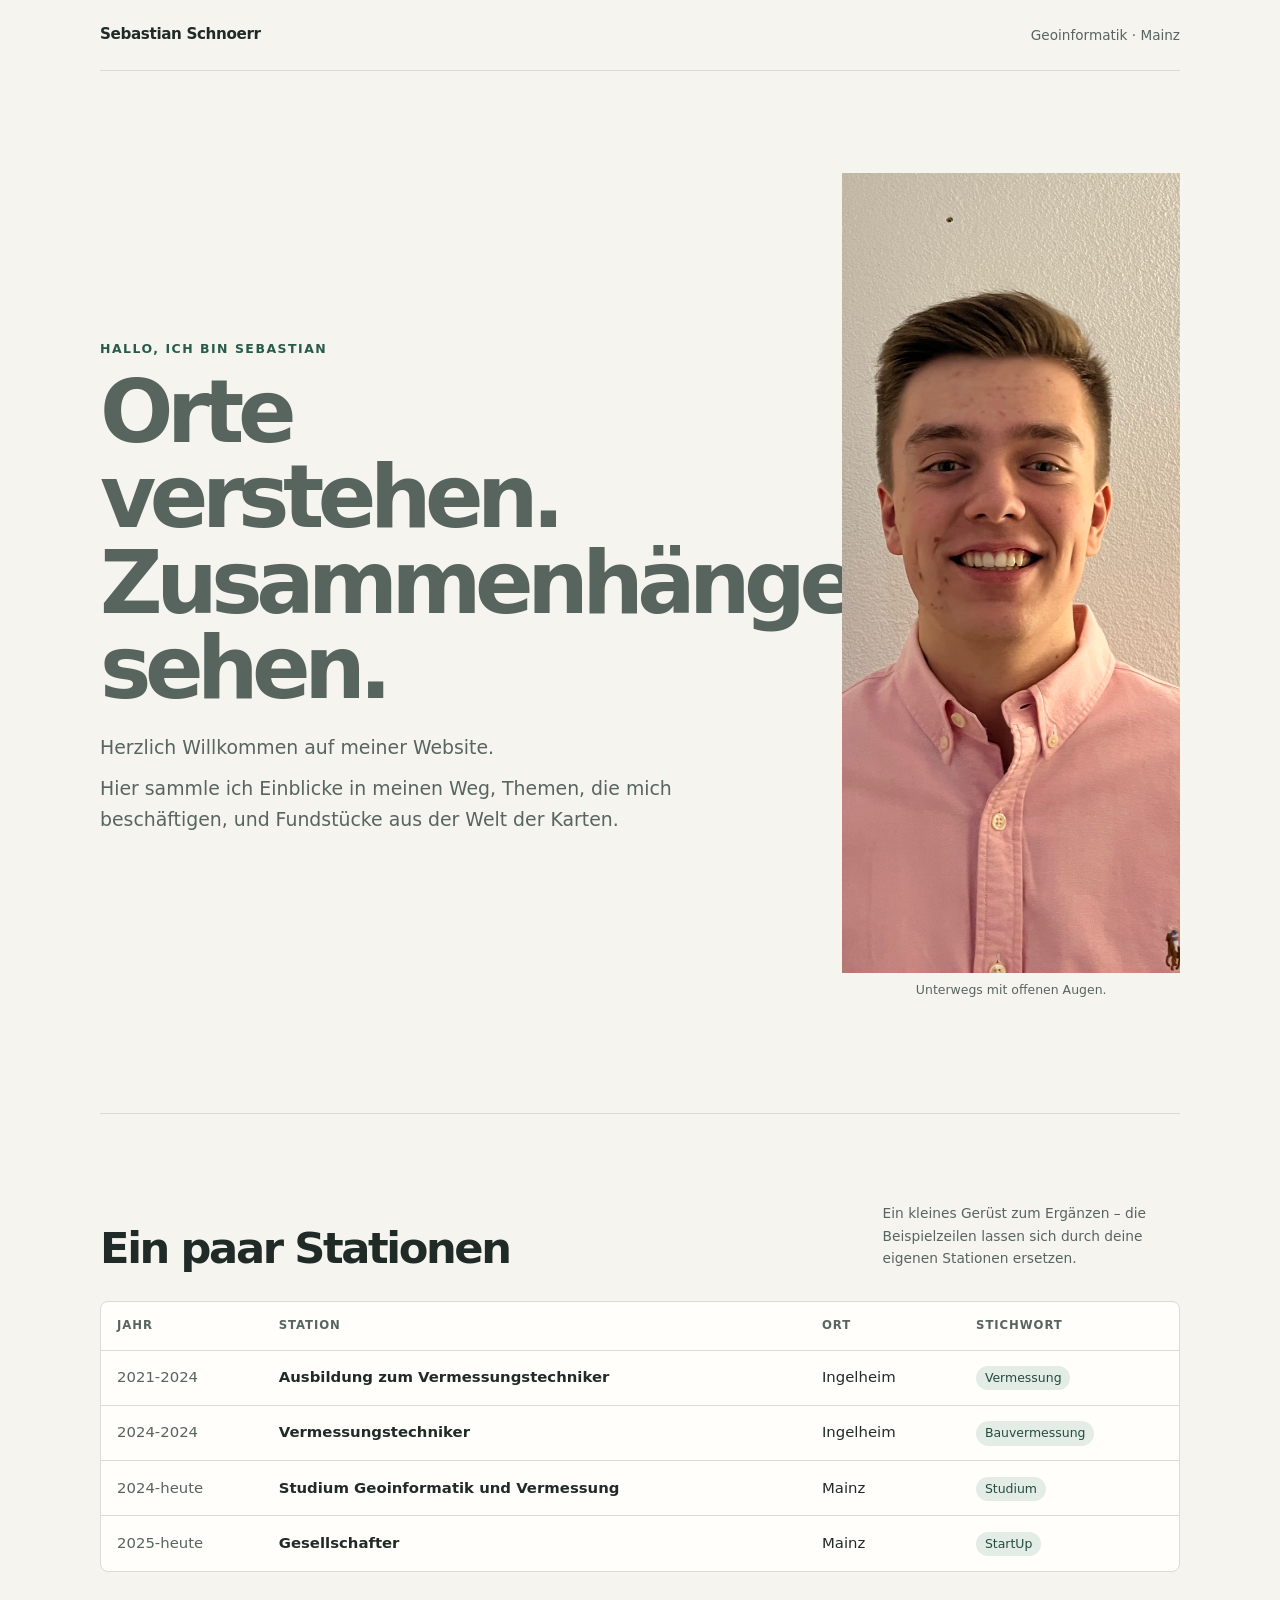
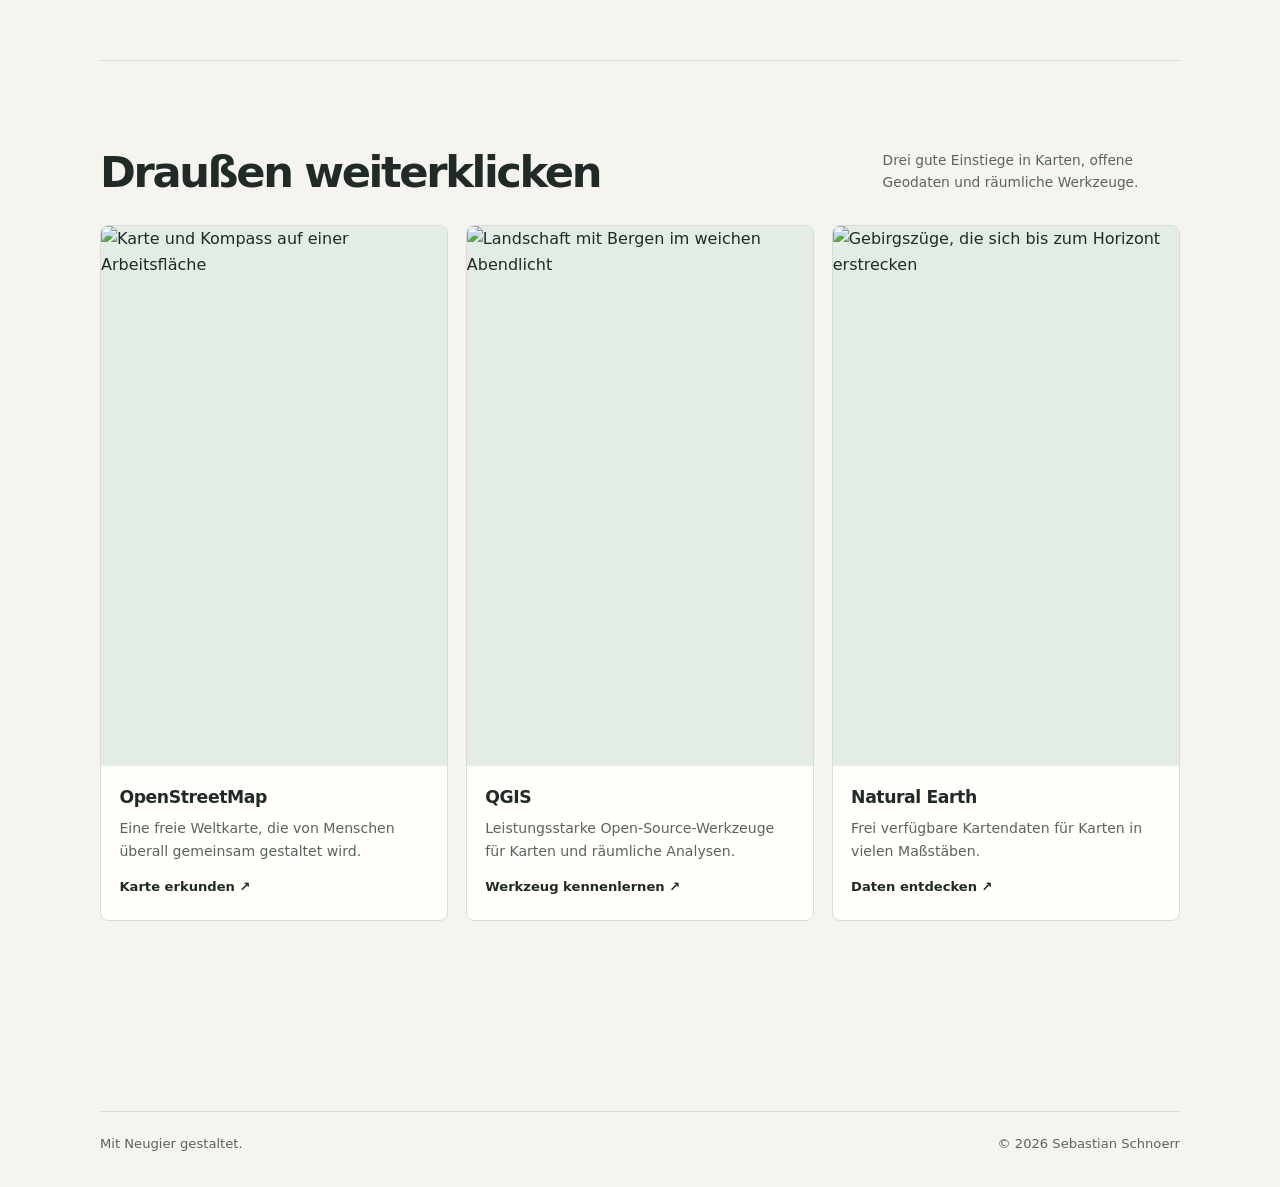
==== index.html @ b4b436f1 "first commit" ====
<!doctype html>
<html lang="de">
<head>
  <meta charset="utf-8">
  <meta name="viewport" content="width=device-width, initial-scale=1">
  <meta name="theme-color" content="#f5f4ef">
  <meta name="description" content="Die persönliche Startseite von Sebastian Schnoerr – Geoinformatik, Karten und Entdeckungen.">
  <title>Sebastian Schnoerr — Geoinformatik &amp; Karten</title>
  <style>
    :root {
      color-scheme: light;
      --paper: #f5f4ef;
      --surface: #fffefa;
      --ink: #202b27;
      --muted: #58645e;
      --line: #d9ddd5;
      --accent: #285c49;
      --accent-soft: #e3ece5;
      --max-width: 1080px;
    }

    *,
    *::before,
    *::after {
      box-sizing: border-box;
    }

    html {
      scroll-behavior: smooth;
    }

    body {
      margin: 0;
      background: var(--paper);
      color: var(--ink);
      font-family: Inter, ui-sans-serif, system-ui, -apple-system, BlinkMacSystemFont, "Segoe UI", sans-serif;
      font-size: 1rem;
      line-height: 1.65;
    }

    a {
      color: var(--accent);
      text-underline-offset: 0.2em;
    }

    a:focus-visible {
      outline: 3px solid #bd6c2e;
      outline-offset: 4px;
      border-radius: 2px;
    }

    .page {
      width: min(calc(100% - 3rem), var(--max-width));
      margin-inline: auto;
    }

    .site-header {
      display: flex;
      align-items: center;
      justify-content: space-between;
      gap: 1.5rem;
      padding-block: 1.4rem;
      border-bottom: 1px solid var(--line);
    }

    .wordmark {
      color: var(--ink);
      font-size: 0.95rem;
      font-weight: 750;
      letter-spacing: -0.025em;
      text-decoration: none;
    }

    .header-note {
      margin: 0;
      color: var(--muted);
      font-size: 0.85rem;
    }

    main {
      padding-block: clamp(3rem, 8vw, 6.5rem);
    }

    .intro {
      display: grid;
      grid-template-columns: minmax(0, 1.45fr) minmax(220px, 0.75fr);
      align-items: center;
      gap: clamp(2.5rem, 7vw, 6rem);
      padding-bottom: clamp(4rem, 9vw, 7rem);
    }

    .eyebrow {
      margin: 0 0 1rem;
      color: var(--accent);
      font-size: 0.78rem;
      font-weight: 750;
      letter-spacing: 0.12em;
      text-transform: uppercase;
    }

    h1,
    h2,
    h3,
    p {
      margin-top: 0;
    }

    h1 {
      max-width: 12ch;
      margin-bottom: 1.25rem;
      font-size: clamp(2.8rem, 7vw, 5.4rem);
      font-weight: 720;
      letter-spacing: -0.075em;
      line-height: 0.99;
    }

    .intro-copy {
      max-width: 59ch;
      color: var(--muted);
      font-size: clamp(1.05rem, 1.5vw, 1.18rem);
    }

    .intro-copy p {
      margin-bottom: 0.65rem;
    }

    .intro-copy p:last-child {
      margin-bottom: 0;
    }

    .portrait {
      margin: 0;
    }

    .portrait img {
      display: block;
      width: 100%;
      aspect-ratio: 4 / 5;
      object-fit: cover;
    }

    .portrait figcaption {
      padding-top: 0.45rem;
      color: var(--muted);
      font-size: 0.78rem;
      text-align: center;
    }

    .content-section {
      padding-block: clamp(3.5rem, 7vw, 5.5rem);
      border-top: 1px solid var(--line);
    }

    .section-heading {
      display: flex;
      align-items: end;
      justify-content: space-between;
      gap: 2rem;
      margin-bottom: 1.75rem;
    }

    h2 {
      margin-bottom: 0;
      font-size: clamp(1.8rem, 4vw, 2.7rem);
      letter-spacing: -0.055em;
      line-height: 1.1;
    }

    .section-aside {
      max-width: 34ch;
      margin-bottom: 0.15rem;
      color: var(--muted);
      font-size: 0.86rem;
    }

    .table-wrap {
      overflow-x: auto;
      border: 1px solid var(--line);
      border-radius: 8px;
      background: var(--surface);
    }

    table {
      width: 100%;
      border-collapse: collapse;
      text-align: left;
    }

    th,
    td {
      padding: 0.9rem 1rem;
      border-bottom: 1px solid var(--line);
      vertical-align: top;
    }

    th {
      color: var(--muted);
      font-size: 0.73rem;
      font-weight: 750;
      letter-spacing: 0.08em;
      text-transform: uppercase;
    }

    td {
      font-size: 0.93rem;
    }

    tbody tr:last-child td {
      border-bottom: 0;
    }

    td:first-child {
      width: 15%;
      color: var(--muted);
      font-variant-numeric: tabular-nums;
      white-space: nowrap;
    }

    td:nth-child(2) {
      font-weight: 650;
    }

    .tag {
      display: inline-block;
      padding: 0.12rem 0.55rem;
      border-radius: 999px;
      background: var(--accent-soft);
      color: #234c3d;
      font-size: 0.78rem;
      white-space: nowrap;
    }

    .gallery {
      display: grid;
      grid-template-columns: repeat(3, minmax(0, 1fr));
      gap: 1.1rem;
    }

    .card {
      display: flex;
      min-width: 0;
      flex-direction: column;
      overflow: hidden;
      border: 1px solid var(--line);
      border-radius: 8px;
      background: var(--surface);
      color: inherit;
      text-decoration: none;
      transition: transform 180ms ease, box-shadow 180ms ease;
    }

    .card:hover {
      transform: translateY(-4px);
      box-shadow: 0 14px 32px rgb(32 43 39 / 10%);
    }

    .card img {
      display: block;
      width: 100%;
      aspect-ratio: 5 / 3;
      background: var(--accent-soft);
      object-fit: cover;
    }

    .card-copy {
      padding: 1.1rem 1.15rem 1.25rem;
    }

    .card h3 {
      margin-bottom: 0.35rem;
      font-size: 1.08rem;
      letter-spacing: -0.025em;
    }

    .card p {
      margin-bottom: 0;
      color: var(--muted);
      font-size: 0.88rem;
    }

    .card-link {
      display: inline-block;
      margin-top: 0.8rem;
      font-size: 0.82rem;
      font-weight: 700;
    }

    .site-footer {
      display: flex;
      justify-content: space-between;
      gap: 1rem;
      padding-block: 1.3rem 2rem;
      border-top: 1px solid var(--line);
      color: var(--muted);
      font-size: 0.82rem;
    }

    .site-footer p {
      margin: 0;
    }

    @media (max-width: 720px) {
      .page {
        width: min(calc(100% - 2rem), var(--max-width));
      }

      .intro {
        grid-template-columns: minmax(0, 1fr) minmax(130px, 0.55fr);
        gap: 1.5rem;
      }

      .gallery {
        grid-template-columns: 1fr;
      }

      .card {
        display: grid;
        grid-template-columns: minmax(110px, 0.8fr) minmax(0, 1.2fr);
      }

      .card img {
        height: 100%;
        aspect-ratio: auto;
      }
    }

    @media (max-width: 480px) {
      .header-note {
        max-width: 13ch;
        text-align: right;
      }

      .intro {
        grid-template-columns: 1fr;
      }

      .portrait {
        width: min(68%, 250px);
        margin-inline: auto;
      }

      .section-heading {
        align-items: start;
        flex-direction: column;
        gap: 0.7rem;
      }

      th,
      td {
        padding: 0.75rem 0.65rem;
      }

      th {
        font-size: 0.65rem;
      }

      td {
        font-size: 0.83rem;
      }

      .tag {
        white-space: normal;
      }

      .site-footer {
        flex-direction: column;
        gap: 0.25rem;
      }
    }

    @media (prefers-reduced-motion: reduce) {
      *,
      *::before,
      *::after {
        scroll-behavior: auto !important;
        transition-duration: 0.01ms !important;
      }
    }
  </style>
</head>
<body>
  <div class="page">
    <header class="site-header">
      <a class="wordmark" href="#start">Sebastian Schnoerr</a>
      <p class="header-note">Geoinformatik · Mainz</p>
    </header>

    <main id="start">
      <section class="intro" aria-labelledby="intro-title">
        <div class="intro-copy">
          <p class="eyebrow">Hallo, ich bin Sebastian</p>
          <h1 id="intro-title">Orte verstehen. Zusammenhänge sehen.</h1>
          <p>Herzlich Willkommen auf meiner Website.</p>
          <p>Hier sammle ich Einblicke in meinen Weg, Themen, die mich beschäftigen, und Fundstücke aus der Welt der Karten.</p>
        </div>
        <figure class="portrait">
          <img src="assetsme.jpg" alt="Porträt von Sebastian Schnoerr" width="640" height="800">
          <figcaption>Unterwegs mit offenen Augen.</figcaption>
        </figure>
      </section>

      <section class="content-section" aria-labelledby="stations-title">
        <div class="section-heading">
          <h2 id="stations-title">Ein paar Stationen</h2>
          <p class="section-aside">Ein kleines Gerüst zum Ergänzen – die Beispielzeilen lassen sich durch deine eigenen Stationen ersetzen.</p>
        </div>
        <div class="table-wrap">
          <table>
            <thead>
              <tr>
                <th scope="col">Jahr</th>
                <th scope="col">Station</th>
                <th scope="col">Ort</th>
                <th scope="col">Stichwort</th>
              </tr>
            </thead>
            <tbody>
              <tr><td>2021-2024</td><td>Ausbildung zum Vermessungstechniker</td><td>Ingelheim</td><td><span class="tag">Vermessung</span></td></tr>
              <tr><td>2024-2024</td><td>Vermessungstechniker</td><td>Ingelheim</td><td><span class="tag">Bauvermessung</span></td></tr>
              <tr><td>2024-heute</td><td>Studium Geoinformatik und Vermessung</td><td>Mainz</td><td><span class="tag">Studium</span></td></tr>
              <tr><td>2025-heute</td><td>Gesellschafter</td><td>Mainz</td><td><span class="tag">StartUp</span></td></tr>              
            </tbody>
          </table>
        </div>
      </section>

      <section class="content-section" aria-labelledby="gallery-title">
        <div class="section-heading">
          <h2 id="gallery-title">Draußen weiterklicken</h2>
          <p class="section-aside">Drei gute Einstiege in Karten, offene Geodaten und räumliche Werkzeuge.</p>
        </div>
        <div class="gallery">
          <a class="card" href="https://www.openstreetmap.org/" target="_blank" rel="noopener noreferrer">
            <img src="https://images.unsplash.com/photo-1524666041070-9f8765e1137b?auto=format&amp;fit=crop&amp;w=900&amp;q=80" alt="Karte und Kompass auf einer Arbeitsfläche" width="900" height="540" loading="lazy">
            <div class="card-copy">
              <h3>OpenStreetMap</h3>
              <p>Eine freie Weltkarte, die von Menschen überall gemeinsam gestaltet wird.</p>
              <span class="card-link">Karte erkunden ↗</span>
            </div>
          </a>
          <a class="card" href="https://qgis.org/" target="_blank" rel="noopener noreferrer">
            <img src="https://images.unsplash.com/photo-1500530855697-b586d89ba3ee?auto=format&amp;fit=crop&amp;w=900&amp;q=80" alt="Landschaft mit Bergen im weichen Abendlicht" width="900" height="540" loading="lazy">
            <div class="card-copy">
              <h3>QGIS</h3>
              <p>Leistungsstarke Open-Source-Werkzeuge für Karten und räumliche Analysen.</p>
              <span class="card-link">Werkzeug kennenlernen ↗</span>
            </div>
          </a>
          <a class="card" href="https://www.naturalearthdata.com/" target="_blank" rel="noopener noreferrer">
            <img src="https://images.unsplash.com/photo-1464822759023-fed622ff2c3b?auto=format&amp;fit=crop&amp;w=900&amp;q=80" alt="Gebirgszüge, die sich bis zum Horizont erstrecken" width="900" height="540" loading="lazy">
            <div class="card-copy">
              <h3>Natural Earth</h3>
              <p>Frei verfügbare Kartendaten für Karten in vielen Maßstäben.</p>
              <span class="card-link">Daten entdecken ↗</span>
            </div>
          </a>
        </div>
      </section>
    </main>

    <footer class="site-footer">
      <p>Mit Neugier gestaltet.</p>
      <p>© <span>2026</span> Sebastian Schnoerr</p>
    </footer>
  </div>
</body>
</html>
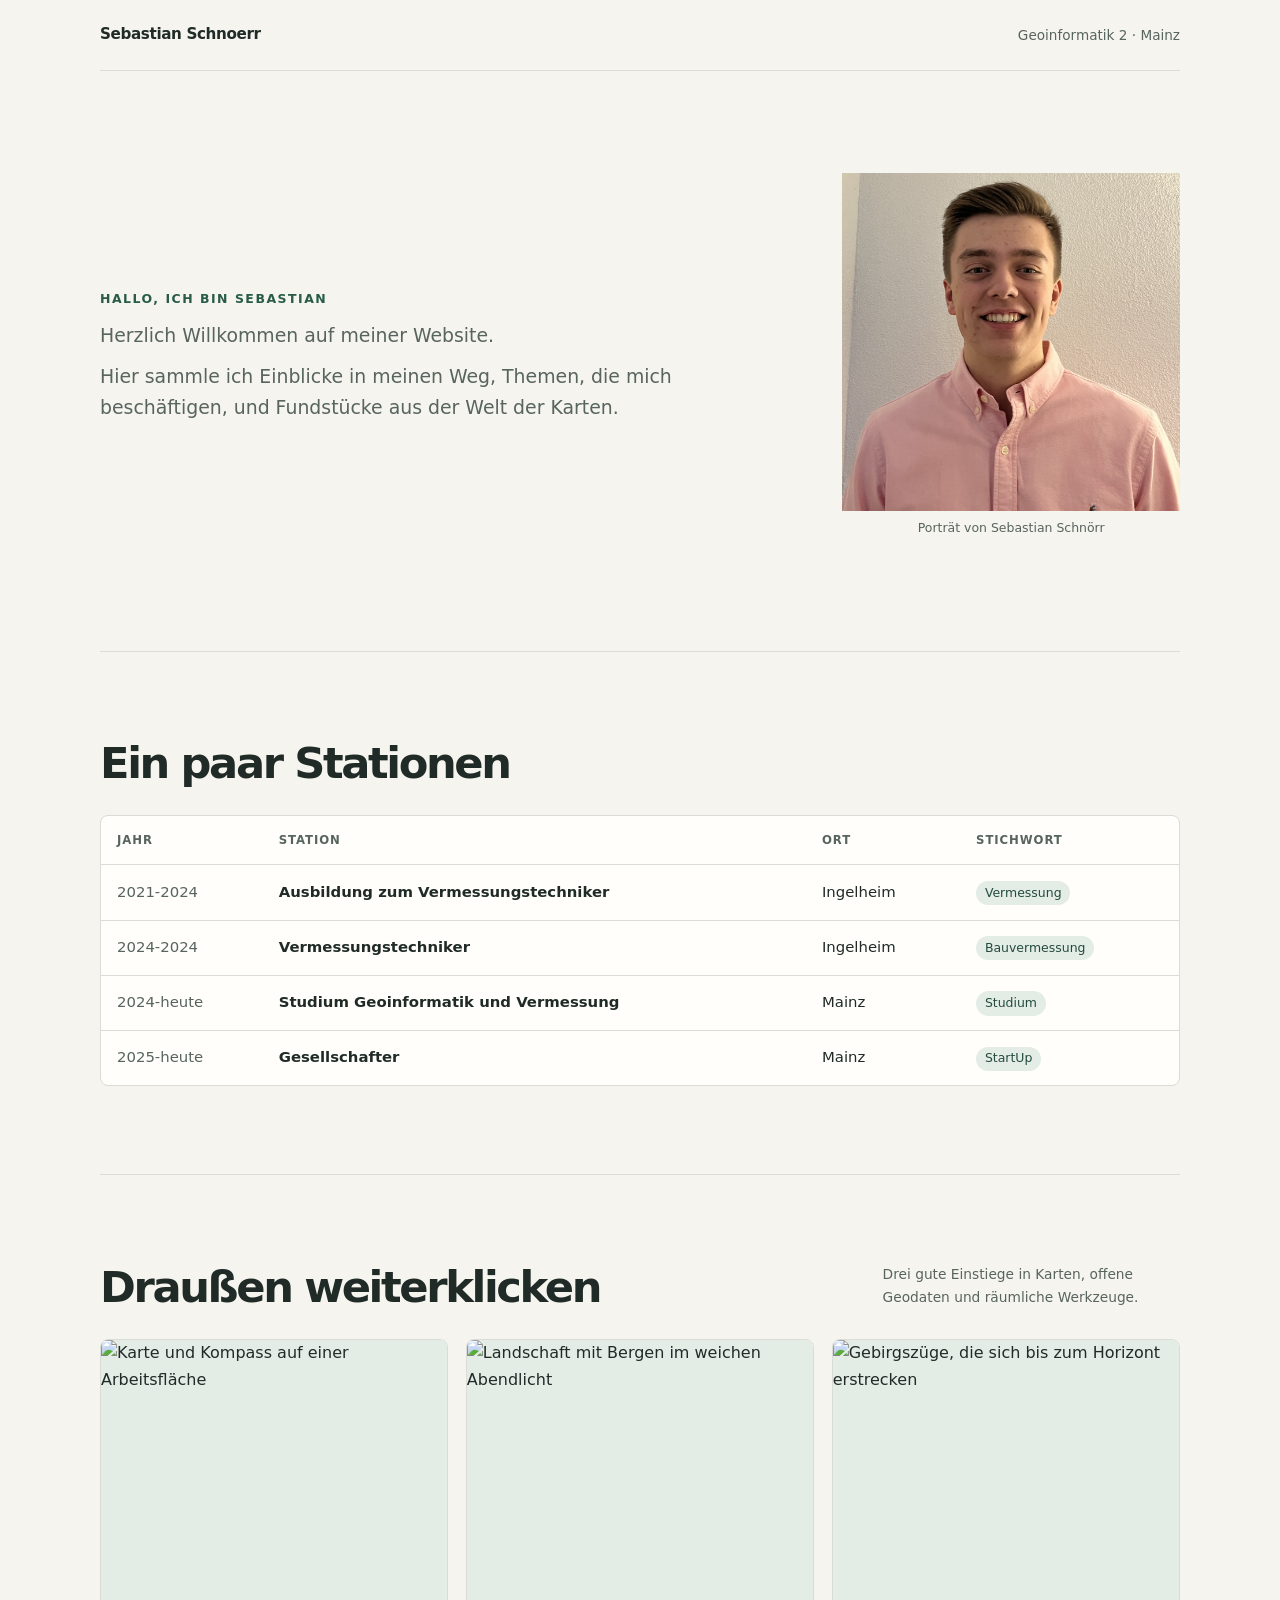
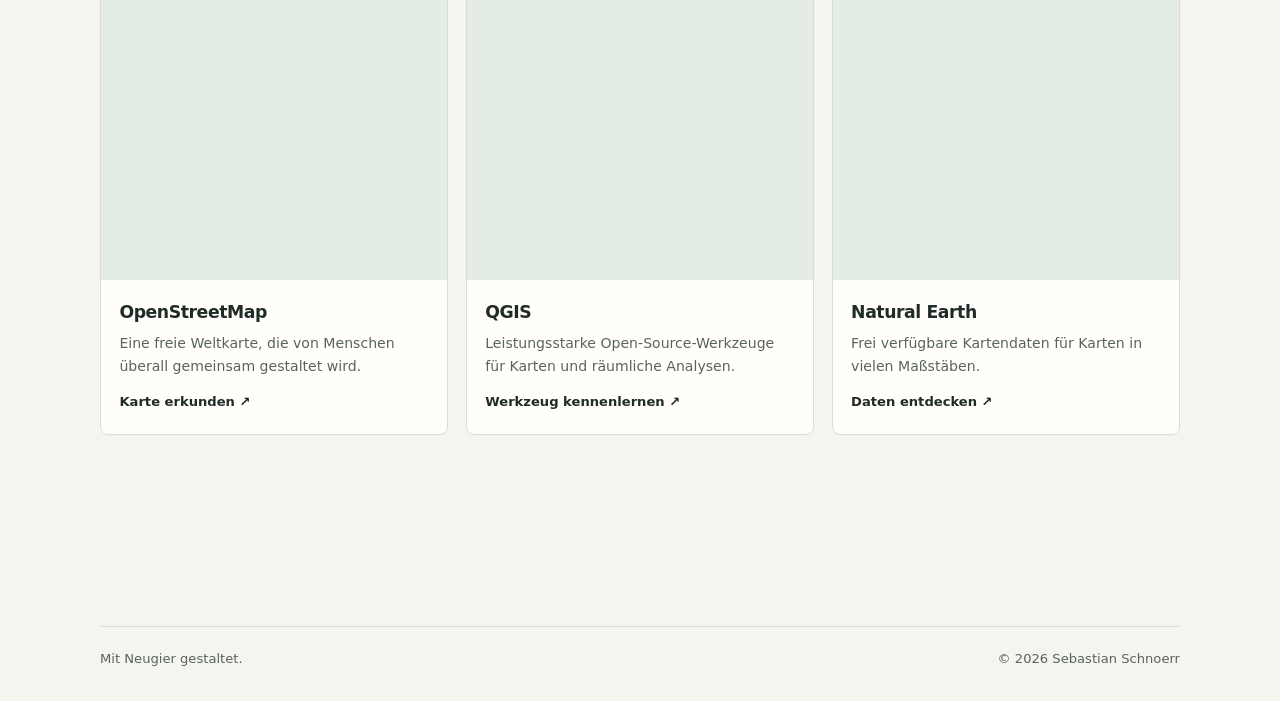
==== commit d246ea08: "second commit" ====
--- a/index.html
+++ b/index.html
@@ -6,403 +6,31 @@
   <meta name="theme-color" content="#f5f4ef">
   <meta name="description" content="Die persönliche Startseite von Sebastian Schnoerr – Geoinformatik, Karten und Entdeckungen.">
   <title>Sebastian Schnoerr — Geoinformatik &amp; Karten</title>
-  <style>
-    :root {
-      color-scheme: light;
-      --paper: #f5f4ef;
-      --surface: #fffefa;
-      --ink: #202b27;
-      --muted: #58645e;
-      --line: #d9ddd5;
-      --accent: #285c49;
-      --accent-soft: #e3ece5;
-      --max-width: 1080px;
-    }
-
-    *,
-    *::before,
-    *::after {
-      box-sizing: border-box;
-    }
-
-    html {
-      scroll-behavior: smooth;
-    }
-
-    body {
-      margin: 0;
-      background: var(--paper);
-      color: var(--ink);
-      font-family: Inter, ui-sans-serif, system-ui, -apple-system, BlinkMacSystemFont, "Segoe UI", sans-serif;
-      font-size: 1rem;
-      line-height: 1.65;
-    }
-
-    a {
-      color: var(--accent);
-      text-underline-offset: 0.2em;
-    }
-
-    a:focus-visible {
-      outline: 3px solid #bd6c2e;
-      outline-offset: 4px;
-      border-radius: 2px;
-    }
-
-    .page {
-      width: min(calc(100% - 3rem), var(--max-width));
-      margin-inline: auto;
-    }
-
-    .site-header {
-      display: flex;
-      align-items: center;
-      justify-content: space-between;
-      gap: 1.5rem;
-      padding-block: 1.4rem;
-      border-bottom: 1px solid var(--line);
-    }
-
-    .wordmark {
-      color: var(--ink);
-      font-size: 0.95rem;
-      font-weight: 750;
-      letter-spacing: -0.025em;
-      text-decoration: none;
-    }
-
-    .header-note {
-      margin: 0;
-      color: var(--muted);
-      font-size: 0.85rem;
-    }
-
-    main {
-      padding-block: clamp(3rem, 8vw, 6.5rem);
-    }
-
-    .intro {
-      display: grid;
-      grid-template-columns: minmax(0, 1.45fr) minmax(220px, 0.75fr);
-      align-items: center;
-      gap: clamp(2.5rem, 7vw, 6rem);
-      padding-bottom: clamp(4rem, 9vw, 7rem);
-    }
-
-    .eyebrow {
-      margin: 0 0 1rem;
-      color: var(--accent);
-      font-size: 0.78rem;
-      font-weight: 750;
-      letter-spacing: 0.12em;
-      text-transform: uppercase;
-    }
-
-    h1,
-    h2,
-    h3,
-    p {
-      margin-top: 0;
-    }
-
-    h1 {
-      max-width: 12ch;
-      margin-bottom: 1.25rem;
-      font-size: clamp(2.8rem, 7vw, 5.4rem);
-      font-weight: 720;
-      letter-spacing: -0.075em;
-      line-height: 0.99;
-    }
-
-    .intro-copy {
-      max-width: 59ch;
-      color: var(--muted);
-      font-size: clamp(1.05rem, 1.5vw, 1.18rem);
-    }
-
-    .intro-copy p {
-      margin-bottom: 0.65rem;
-    }
-
-    .intro-copy p:last-child {
-      margin-bottom: 0;
-    }
-
-    .portrait {
-      margin: 0;
-    }
-
-    .portrait img {
-      display: block;
-      width: 100%;
-      aspect-ratio: 4 / 5;
-      object-fit: cover;
-    }
-
-    .portrait figcaption {
-      padding-top: 0.45rem;
-      color: var(--muted);
-      font-size: 0.78rem;
-      text-align: center;
-    }
-
-    .content-section {
-      padding-block: clamp(3.5rem, 7vw, 5.5rem);
-      border-top: 1px solid var(--line);
-    }
-
-    .section-heading {
-      display: flex;
-      align-items: end;
-      justify-content: space-between;
-      gap: 2rem;
-      margin-bottom: 1.75rem;
-    }
-
-    h2 {
-      margin-bottom: 0;
-      font-size: clamp(1.8rem, 4vw, 2.7rem);
-      letter-spacing: -0.055em;
-      line-height: 1.1;
-    }
-
-    .section-aside {
-      max-width: 34ch;
-      margin-bottom: 0.15rem;
-      color: var(--muted);
-      font-size: 0.86rem;
-    }
-
-    .table-wrap {
-      overflow-x: auto;
-      border: 1px solid var(--line);
-      border-radius: 8px;
-      background: var(--surface);
-    }
-
-    table {
-      width: 100%;
-      border-collapse: collapse;
-      text-align: left;
-    }
-
-    th,
-    td {
-      padding: 0.9rem 1rem;
-      border-bottom: 1px solid var(--line);
-      vertical-align: top;
-    }
-
-    th {
-      color: var(--muted);
-      font-size: 0.73rem;
-      font-weight: 750;
-      letter-spacing: 0.08em;
-      text-transform: uppercase;
-    }
-
-    td {
-      font-size: 0.93rem;
-    }
-
-    tbody tr:last-child td {
-      border-bottom: 0;
-    }
-
-    td:first-child {
-      width: 15%;
-      color: var(--muted);
-      font-variant-numeric: tabular-nums;
-      white-space: nowrap;
-    }
-
-    td:nth-child(2) {
-      font-weight: 650;
-    }
-
-    .tag {
-      display: inline-block;
-      padding: 0.12rem 0.55rem;
-      border-radius: 999px;
-      background: var(--accent-soft);
-      color: #234c3d;
-      font-size: 0.78rem;
-      white-space: nowrap;
-    }
-
-    .gallery {
-      display: grid;
-      grid-template-columns: repeat(3, minmax(0, 1fr));
-      gap: 1.1rem;
-    }
-
-    .card {
-      display: flex;
-      min-width: 0;
-      flex-direction: column;
-      overflow: hidden;
-      border: 1px solid var(--line);
-      border-radius: 8px;
-      background: var(--surface);
-      color: inherit;
-      text-decoration: none;
-      transition: transform 180ms ease, box-shadow 180ms ease;
-    }
-
-    .card:hover {
-      transform: translateY(-4px);
-      box-shadow: 0 14px 32px rgb(32 43 39 / 10%);
-    }
-
-    .card img {
-      display: block;
-      width: 100%;
-      aspect-ratio: 5 / 3;
-      background: var(--accent-soft);
-      object-fit: cover;
-    }
-
-    .card-copy {
-      padding: 1.1rem 1.15rem 1.25rem;
-    }
-
-    .card h3 {
-      margin-bottom: 0.35rem;
-      font-size: 1.08rem;
-      letter-spacing: -0.025em;
-    }
-
-    .card p {
-      margin-bottom: 0;
-      color: var(--muted);
-      font-size: 0.88rem;
-    }
-
-    .card-link {
-      display: inline-block;
-      margin-top: 0.8rem;
-      font-size: 0.82rem;
-      font-weight: 700;
-    }
-
-    .site-footer {
-      display: flex;
-      justify-content: space-between;
-      gap: 1rem;
-      padding-block: 1.3rem 2rem;
-      border-top: 1px solid var(--line);
-      color: var(--muted);
-      font-size: 0.82rem;
-    }
-
-    .site-footer p {
-      margin: 0;
-    }
-
-    @media (max-width: 720px) {
-      .page {
-        width: min(calc(100% - 2rem), var(--max-width));
-      }
-
-      .intro {
-        grid-template-columns: minmax(0, 1fr) minmax(130px, 0.55fr);
-        gap: 1.5rem;
-      }
-
-      .gallery {
-        grid-template-columns: 1fr;
-      }
-
-      .card {
-        display: grid;
-        grid-template-columns: minmax(110px, 0.8fr) minmax(0, 1.2fr);
-      }
-
-      .card img {
-        height: 100%;
-        aspect-ratio: auto;
-      }
-    }
-
-    @media (max-width: 480px) {
-      .header-note {
-        max-width: 13ch;
-        text-align: right;
-      }
-
-      .intro {
-        grid-template-columns: 1fr;
-      }
-
-      .portrait {
-        width: min(68%, 250px);
-        margin-inline: auto;
-      }
-
-      .section-heading {
-        align-items: start;
-        flex-direction: column;
-        gap: 0.7rem;
-      }
-
-      th,
-      td {
-        padding: 0.75rem 0.65rem;
-      }
-
-      th {
-        font-size: 0.65rem;
-      }
-
-      td {
-        font-size: 0.83rem;
-      }
-
-      .tag {
-        white-space: normal;
-      }
-
-      .site-footer {
-        flex-direction: column;
-        gap: 0.25rem;
-      }
-    }
-
-    @media (prefers-reduced-motion: reduce) {
-      *,
-      *::before,
-      *::after {
-        scroll-behavior: auto !important;
-        transition-duration: 0.01ms !important;
-      }
-    }
-  </style>
+  <link rel="stylesheet" href="style.css">
 </head>
 <body>
   <div class="page">
     <header class="site-header">
       <a class="wordmark" href="#start">Sebastian Schnoerr</a>
-      <p class="header-note">Geoinformatik · Mainz</p>
+      <p class="header-note">Geoinformatik 2 · Mainz</p>
     </header>
 
     <main id="start">
       <section class="intro" aria-labelledby="intro-title">
         <div class="intro-copy">
           <p class="eyebrow">Hallo, ich bin Sebastian</p>
-          <h1 id="intro-title">Orte verstehen. Zusammenhänge sehen.</h1>
           <p>Herzlich Willkommen auf meiner Website.</p>
           <p>Hier sammle ich Einblicke in meinen Weg, Themen, die mich beschäftigen, und Fundstücke aus der Welt der Karten.</p>
         </div>
         <figure class="portrait">
-          <img src="assetsme.jpg" alt="Porträt von Sebastian Schnoerr" width="640" height="800">
-          <figcaption>Unterwegs mit offenen Augen.</figcaption>
+          <img src="assetsme.jpg" alt="Porträt von Sebastian Schnörr" width="640" height="480">
+          <figcaption>Porträt von Sebastian Schnörr</figcaption>
         </figure>
       </section>
 
       <section class="content-section" aria-labelledby="stations-title">
         <div class="section-heading">
           <h2 id="stations-title">Ein paar Stationen</h2>
-          <p class="section-aside">Ein kleines Gerüst zum Ergänzen – die Beispielzeilen lassen sich durch deine eigenen Stationen ersetzen.</p>
         </div>
         <div class="table-wrap">
           <table>
--- a/style.css
+++ b/style.css
@@ -0,0 +1,370 @@
+:root {
+  color-scheme: light;
+  --paper: #f5f4ef;
+  --surface: #fffefa;
+  --ink: #202b27;
+  --muted: #58645e;
+  --line: #d9ddd5;
+  --accent: #285c49;
+  --accent-soft: #e3ece5;
+  --max-width: 1080px;
+}
+
+*,
+*::before,
+*::after {
+  box-sizing: border-box;
+}
+
+html {
+  scroll-behavior: smooth;
+}
+
+body {
+  margin: 0;
+  background: var(--paper);
+  color: var(--ink);
+  font-family: Inter, ui-sans-serif, system-ui, -apple-system, BlinkMacSystemFont, "Segoe UI", sans-serif;
+  font-size: 1rem;
+  line-height: 1.65;
+}
+
+a {
+  color: var(--accent);
+  text-underline-offset: 0.2em;
+}
+
+a:focus-visible {
+  outline: 3px solid #bd6c2e;
+  outline-offset: 4px;
+  border-radius: 2px;
+}
+
+.page {
+  width: min(calc(100% - 3rem), var(--max-width));
+  margin-inline: auto;
+}
+
+.site-header {
+  display: flex;
+  align-items: center;
+  justify-content: space-between;
+  gap: 1.5rem;
+  padding-block: 1.4rem;
+  border-bottom: 1px solid var(--line);
+}
+
+.wordmark {
+  color: var(--ink);
+  font-size: 0.95rem;
+  font-weight: 750;
+  letter-spacing: -0.025em;
+  text-decoration: none;
+}
+
+.header-note {
+  margin: 0;
+  color: var(--muted);
+  font-size: 0.85rem;
+}
+
+main {
+  padding-block: clamp(3rem, 8vw, 6.5rem);
+}
+
+.intro {
+  display: grid;
+  grid-template-columns: minmax(0, 1.45fr) minmax(220px, 0.75fr);
+  align-items: center;
+  gap: clamp(2.5rem, 7vw, 6rem);
+  padding-bottom: clamp(4rem, 9vw, 7rem);
+}
+
+.eyebrow {
+  margin: 0 0 1rem;
+  color: var(--accent);
+  font-size: 0.78rem;
+  font-weight: 750;
+  letter-spacing: 0.12em;
+  text-transform: uppercase;
+}
+
+h1,
+h2,
+h3,
+p {
+  margin-top: 0;
+}
+
+h1 {
+  max-width: 12ch;
+  margin-bottom: 1.25rem;
+  font-size: clamp(2.8rem, 7vw, 5.4rem);
+  font-weight: 720;
+  letter-spacing: -0.075em;
+  line-height: 0.99;
+}
+
+.intro-copy {
+  max-width: 59ch;
+  color: var(--muted);
+  font-size: clamp(1.05rem, 1.5vw, 1.18rem);
+}
+
+.intro-copy p {
+  margin-bottom: 0.65rem;
+}
+
+.intro-copy p:last-child {
+  margin-bottom: 0;
+}
+
+.portrait {
+  margin: 0;
+}
+
+.portrait img {
+  display: block;
+  width: 100%;
+  height: auto;
+  aspect-ratio: 1 / 1;
+  object-fit: cover;
+}
+
+.portrait figcaption {
+  padding-top: 0.45rem;
+  color: var(--muted);
+  font-size: 0.78rem;
+  text-align: center;
+}
+
+.content-section {
+  padding-block: clamp(3.5rem, 7vw, 5.5rem);
+  border-top: 1px solid var(--line);
+}
+
+.section-heading {
+  display: flex;
+  align-items: end;
+  justify-content: space-between;
+  gap: 2rem;
+  margin-bottom: 1.75rem;
+}
+
+h2 {
+  margin-bottom: 0;
+  font-size: clamp(1.8rem, 4vw, 2.7rem);
+  letter-spacing: -0.055em;
+  line-height: 1.1;
+}
+
+.section-aside {
+  max-width: 34ch;
+  margin-bottom: 0.15rem;
+  color: var(--muted);
+  font-size: 0.86rem;
+}
+
+.table-wrap {
+  overflow-x: auto;
+  border: 1px solid var(--line);
+  border-radius: 8px;
+  background: var(--surface);
+}
+
+table {
+  width: 100%;
+  border-collapse: collapse;
+  text-align: left;
+}
+
+th,
+td {
+  padding: 0.9rem 1rem;
+  border-bottom: 1px solid var(--line);
+  vertical-align: top;
+}
+
+th {
+  color: var(--muted);
+  font-size: 0.73rem;
+  font-weight: 750;
+  letter-spacing: 0.08em;
+  text-transform: uppercase;
+}
+
+td {
+  font-size: 0.93rem;
+}
+
+tbody tr:last-child td {
+  border-bottom: 0;
+}
+
+td:first-child {
+  width: 15%;
+  color: var(--muted);
+  font-variant-numeric: tabular-nums;
+  white-space: nowrap;
+}
+
+td:nth-child(2) {
+  font-weight: 650;
+}
+
+.tag {
+  display: inline-block;
+  padding: 0.12rem 0.55rem;
+  border-radius: 999px;
+  background: var(--accent-soft);
+  color: #234c3d;
+  font-size: 0.78rem;
+  white-space: nowrap;
+}
+
+.gallery {
+  display: grid;
+  grid-template-columns: repeat(3, minmax(0, 1fr));
+  gap: 1.1rem;
+}
+
+.card {
+  display: flex;
+  min-width: 0;
+  flex-direction: column;
+  overflow: hidden;
+  border: 1px solid var(--line);
+  border-radius: 8px;
+  background: var(--surface);
+  color: inherit;
+  text-decoration: none;
+  transition: transform 180ms ease, box-shadow 180ms ease;
+}
+
+.card:hover {
+  transform: translateY(-4px);
+  box-shadow: 0 14px 32px rgb(32 43 39 / 10%);
+}
+
+.card img {
+  display: block;
+  width: 100%;
+  aspect-ratio: 5 / 3;
+  background: var(--accent-soft);
+  object-fit: cover;
+}
+
+.card-copy {
+  padding: 1.1rem 1.15rem 1.25rem;
+}
+
+.card h3 {
+  margin-bottom: 0.35rem;
+  font-size: 1.08rem;
+  letter-spacing: -0.025em;
+}
+
+.card p {
+  margin-bottom: 0;
+  color: var(--muted);
+  font-size: 0.88rem;
+}
+
+.card-link {
+  display: inline-block;
+  margin-top: 0.8rem;
+  font-size: 0.82rem;
+  font-weight: 700;
+}
+
+.site-footer {
+  display: flex;
+  justify-content: space-between;
+  gap: 1rem;
+  padding-block: 1.3rem 2rem;
+  border-top: 1px solid var(--line);
+  color: var(--muted);
+  font-size: 0.82rem;
+}
+
+.site-footer p {
+  margin: 0;
+}
+
+@media (max-width: 720px) {
+  .page {
+    width: min(calc(100% - 2rem), var(--max-width));
+  }
+
+  .intro {
+    grid-template-columns: minmax(0, 1fr) minmax(130px, 0.55fr);
+    gap: 1.5rem;
+  }
+
+  .gallery {
+    grid-template-columns: 1fr;
+  }
+
+  .card {
+    display: grid;
+    grid-template-columns: minmax(110px, 0.8fr) minmax(0, 1.2fr);
+  }
+
+  .card img {
+    height: 100%;
+    aspect-ratio: auto;
+  }
+}
+
+@media (max-width: 480px) {
+  .header-note {
+    max-width: 13ch;
+    text-align: right;
+  }
+
+  .intro {
+    grid-template-columns: 1fr;
+  }
+
+  .portrait {
+    width: min(68%, 250px);
+    margin-inline: auto;
+  }
+
+  .section-heading {
+    align-items: start;
+    flex-direction: column;
+    gap: 0.7rem;
+  }
+
+  th,
+  td {
+    padding: 0.75rem 0.65rem;
+  }
+
+  th {
+    font-size: 0.65rem;
+  }
+
+  td {
+    font-size: 0.83rem;
+  }
+
+  .tag {
+    white-space: normal;
+  }
+
+  .site-footer {
+    flex-direction: column;
+    gap: 0.25rem;
+  }
+}
+
+@media (prefers-reduced-motion: reduce) {
+  *,
+  *::before,
+  *::after {
+    scroll-behavior: auto !important;
+    transition-duration: 0.01ms !important;
+  }
+}
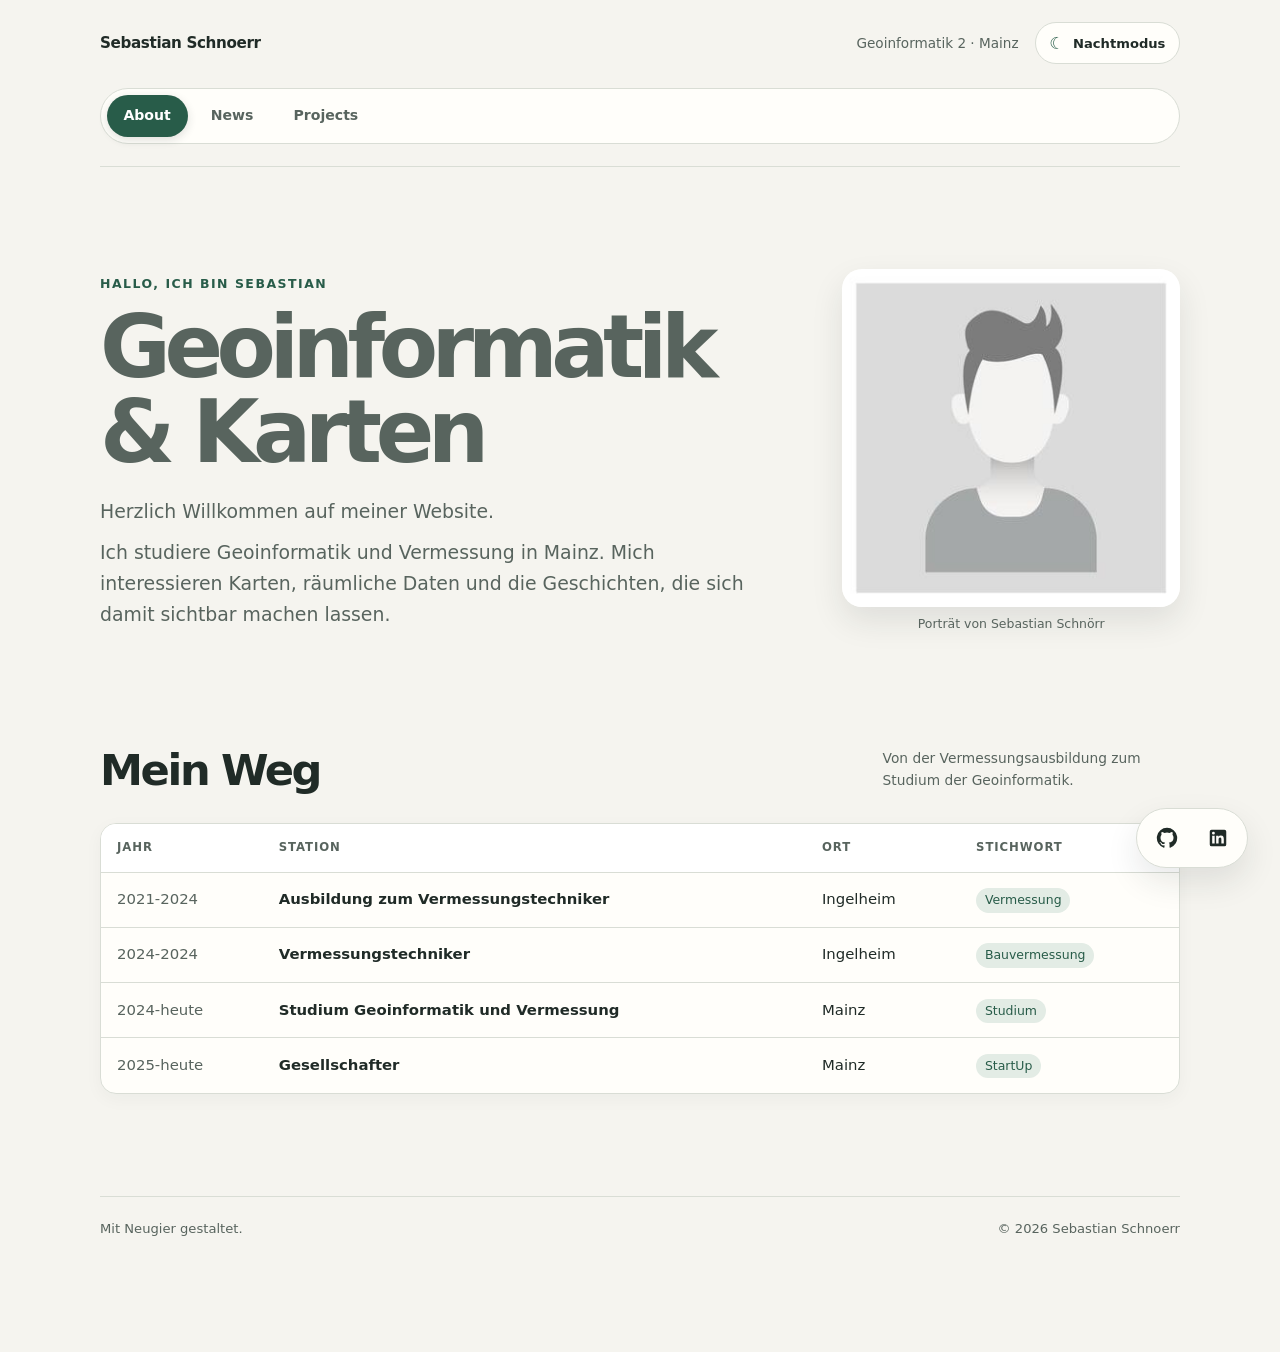
==== commit d8f32279: "Uebung02" ====
--- a/index.html
+++ b/index.html
@@ -7,83 +7,112 @@
   <meta name="description" content="Die persönliche Startseite von Sebastian Schnoerr – Geoinformatik, Karten und Entdeckungen.">
   <title>Sebastian Schnoerr — Geoinformatik &amp; Karten</title>
   <link rel="stylesheet" href="style.css">
+  <script src="script.js" defer></script>
 </head>
 <body>
   <div class="page">
     <header class="site-header">
       <a class="wordmark" href="#start">Sebastian Schnoerr</a>
-      <p class="header-note">Geoinformatik 2 · Mainz</p>
+      <div class="header-actions">
+        <p class="header-note">Geoinformatik 2 · Mainz</p>
+        <button class="theme-toggle" id="theme-toggle" type="button" aria-label="Zum Nachtmodus wechseln" aria-pressed="false">
+          <span class="theme-toggle-icon" aria-hidden="true">☾</span>
+          <span class="theme-toggle-label">Nachtmodus</span>
+        </button>
+      </div>
+      <nav class="tabs" role="tablist" aria-label="Hauptnavigation">
+        <button class="tab is-active" id="tab-about" type="button" role="tab" aria-selected="true" aria-controls="panel-about" tabindex="0">About</button>
+        <button class="tab" id="tab-news" type="button" role="tab" aria-selected="false" aria-controls="panel-news" tabindex="-1">News</button>
+        <button class="tab" id="tab-projects" type="button" role="tab" aria-selected="false" aria-controls="panel-projects" tabindex="-1">Projects</button>
+      </nav>
     </header>
 
     <main id="start">
-      <section class="intro" aria-labelledby="intro-title">
-        <div class="intro-copy">
-          <p class="eyebrow">Hallo, ich bin Sebastian</p>
-          <p>Herzlich Willkommen auf meiner Website.</p>
-          <p>Hier sammle ich Einblicke in meinen Weg, Themen, die mich beschäftigen, und Fundstücke aus der Welt der Karten.</p>
-        </div>
-        <figure class="portrait">
-          <img src="assetsme.jpg" alt="Porträt von Sebastian Schnörr" width="640" height="480">
-          <figcaption>Porträt von Sebastian Schnörr</figcaption>
-        </figure>
-      </section>
+        <section class="tab-panel is-active" id="panel-about" role="tabpanel" aria-labelledby="tab-about" tabindex="0">
+          <section class="intro" aria-labelledby="intro-title">
+            <div class="intro-copy">
+              <p class="eyebrow">Hallo, ich bin Sebastian</p>
+              <h1 id="intro-title">Geoinformatik &amp; Karten</h1>
+              <p>Herzlich Willkommen auf meiner Website.</p>
+              <p>Ich studiere Geoinformatik und Vermessung in Mainz. Mich interessieren Karten, räumliche Daten und die Geschichten, die sich damit sichtbar machen lassen.</p>
+            </div>
+            <figure class="portrait">
+              <img src="assetsme.jpg" alt="Porträt von Sebastian Schnörr" width="640" height="480">
+              <figcaption>Porträt von Sebastian Schnörr</figcaption>
+            </figure>
+          </section>
+          <div class="section-heading">
+            <h2 id="stations-title">Mein Weg</h2>
+            <p class="section-aside">Von der Vermessungsausbildung zum Studium der Geoinformatik.</p>
+          </div>
+          <div class="table-wrap">
+            <table>
+              <thead>
+                <tr>
+                  <th scope="col">Jahr</th>
+                  <th scope="col">Station</th>
+                  <th scope="col">Ort</th>
+                  <th scope="col">Stichwort</th>
+                </tr>
+              </thead>
+              <tbody>
+                <tr><td>2021-2024</td><td>Ausbildung zum Vermessungstechniker</td><td>Ingelheim</td><td><span class="tag">Vermessung</span></td></tr>
+                <tr><td>2024-2024</td><td>Vermessungstechniker</td><td>Ingelheim</td><td><span class="tag">Bauvermessung</span></td></tr>
+                <tr><td>2024-heute</td><td>Studium Geoinformatik und Vermessung</td><td>Mainz</td><td><span class="tag">Studium</span></td></tr>
+                <tr><td>2025-heute</td><td>Gesellschafter</td><td>Mainz</td><td><span class="tag">StartUp</span></td></tr>
+              </tbody>
+            </table>
+          </div>
+        </section>
 
-      <section class="content-section" aria-labelledby="stations-title">
-        <div class="section-heading">
-          <h2 id="stations-title">Ein paar Stationen</h2>
-        </div>
-        <div class="table-wrap">
-          <table>
-            <thead>
-              <tr>
-                <th scope="col">Jahr</th>
-                <th scope="col">Station</th>
-                <th scope="col">Ort</th>
-                <th scope="col">Stichwort</th>
-              </tr>
-            </thead>
-            <tbody>
-              <tr><td>2021-2024</td><td>Ausbildung zum Vermessungstechniker</td><td>Ingelheim</td><td><span class="tag">Vermessung</span></td></tr>
-              <tr><td>2024-2024</td><td>Vermessungstechniker</td><td>Ingelheim</td><td><span class="tag">Bauvermessung</span></td></tr>
-              <tr><td>2024-heute</td><td>Studium Geoinformatik und Vermessung</td><td>Mainz</td><td><span class="tag">Studium</span></td></tr>
-              <tr><td>2025-heute</td><td>Gesellschafter</td><td>Mainz</td><td><span class="tag">StartUp</span></td></tr>              
-            </tbody>
-          </table>
-        </div>
-      </section>
+        <section class="tab-panel" id="panel-news" role="tabpanel" aria-labelledby="tab-news" tabindex="0" hidden>
+          <div class="section-heading">
+            <div>
+              <p class="eyebrow">Aktuelles</p>
+              <h2>News</h2>
+            </div>
+            <p class="section-aside">Neuigkeiten aus Ausbildung, Studium und Beruf.</p>
+          </div>
+          <div class="news-list" id="news-list" aria-live="polite" aria-busy="true">
+            <p class="news-status">News werden geladen …</p>
+          </div>
+        </section>
 
-      <section class="content-section" aria-labelledby="gallery-title">
-        <div class="section-heading">
-          <h2 id="gallery-title">Draußen weiterklicken</h2>
-          <p class="section-aside">Drei gute Einstiege in Karten, offene Geodaten und räumliche Werkzeuge.</p>
-        </div>
-        <div class="gallery">
-          <a class="card" href="https://www.openstreetmap.org/" target="_blank" rel="noopener noreferrer">
-            <img src="https://images.unsplash.com/photo-1524666041070-9f8765e1137b?auto=format&amp;fit=crop&amp;w=900&amp;q=80" alt="Karte und Kompass auf einer Arbeitsfläche" width="900" height="540" loading="lazy">
-            <div class="card-copy">
-              <h3>OpenStreetMap</h3>
-              <p>Eine freie Weltkarte, die von Menschen überall gemeinsam gestaltet wird.</p>
-              <span class="card-link">Karte erkunden ↗</span>
+        <section class="tab-panel" id="panel-projects" role="tabpanel" aria-labelledby="tab-projects" tabindex="0" hidden>
+          <div class="section-heading">
+            <div>
+              <p class="eyebrow">Ausprobieren &amp; Gestalten</p>
+              <h2>Projects</h2>
             </div>
-          </a>
-          <a class="card" href="https://qgis.org/" target="_blank" rel="noopener noreferrer">
-            <img src="https://images.unsplash.com/photo-1500530855697-b586d89ba3ee?auto=format&amp;fit=crop&amp;w=900&amp;q=80" alt="Landschaft mit Bergen im weichen Abendlicht" width="900" height="540" loading="lazy">
-            <div class="card-copy">
-              <h3>QGIS</h3>
-              <p>Leistungsstarke Open-Source-Werkzeuge für Karten und räumliche Analysen.</p>
-              <span class="card-link">Werkzeug kennenlernen ↗</span>
-            </div>
-          </a>
-          <a class="card" href="https://www.naturalearthdata.com/" target="_blank" rel="noopener noreferrer">
-            <img src="https://images.unsplash.com/photo-1464822759023-fed622ff2c3b?auto=format&amp;fit=crop&amp;w=900&amp;q=80" alt="Gebirgszüge, die sich bis zum Horizont erstrecken" width="900" height="540" loading="lazy">
-            <div class="card-copy">
-              <h3>Natural Earth</h3>
-              <p>Frei verfügbare Kartendaten für Karten in vielen Maßstäben.</p>
-              <span class="card-link">Daten entdecken ↗</span>
-            </div>
-          </a>
-        </div>
-      </section>
+            <p class="section-aside">Fiktive Projektideen als Ausblick auf eigene Web-Maps und Webseiten.</p>
+          </div>
+          <div class="gallery">
+            <article class="card project-card">
+              <div class="project-visual project-visual-routes" aria-hidden="true"><span>49.99° N</span><span class="map-pin">●</span></div>
+              <div class="card-copy">
+                <p class="project-type">Fiktives Web-Map-Konzept</p>
+                <h3>Mainz Grünwege</h3>
+                <p>Eine interaktive Karte mit schattigen Spazierwegen, Parks und ruhigen Plätzen in Mainz.</p>
+              </div>
+            </article>
+            <article class="card project-card">
+              <div class="project-visual project-visual-elevation" aria-hidden="true"><span>Höhenprofil</span><span class="elevation-line"></span></div>
+              <div class="card-copy">
+                <p class="project-type">Fiktives Web-Map-Konzept</p>
+                <h3>Rheinhessen in Höhenlinien</h3>
+                <p>Eine explorative Webkarte, die Geländehöhen und Landschaftsformen der Region erfahrbar macht.</p>
+              </div>
+            </article>
+            <article class="card project-card">
+              <div class="project-visual project-visual-campus" aria-hidden="true"><span>Campus Mainz</span><span class="campus-blocks">▦ ▦ ▦</span></div>
+              <div class="card-copy">
+                <p class="project-type">Fiktive Webseite</p>
+                <h3>GeoCampus</h3>
+                <p>Ein kompakter Campus-Finder mit barrierearmen Wegen, Gebäuden und wichtigen Anlaufstellen.</p>
+              </div>
+            </article>
+          </div>
+        </section>
     </main>
 
     <footer class="site-footer">
@@ -91,5 +120,17 @@
       <p>© <span>2026</span> Sebastian Schnoerr</p>
     </footer>
   </div>
+  <nav class="contact-links" aria-label="Kontakt und externe Profile">
+    <a href="https://github.com/" target="_blank" rel="noopener noreferrer" aria-label="GitHub öffnen" title="GitHub">
+      <svg viewBox="0 0 24 24" aria-hidden="true" focusable="false">
+        <path d="M12 .9a11.1 11.1 0 0 0-3.51 21.63c.56.1.76-.24.76-.54v-2.08c-3.1.67-3.76-1.32-3.76-1.32-.5-1.29-1.24-1.63-1.24-1.63-1.01-.69.08-.68.08-.68 1.12.08 1.71 1.15 1.71 1.15 1 1.7 2.62 1.21 3.26.92.1-.72.39-1.21.71-1.49-2.47-.28-5.07-1.24-5.07-5.52 0-1.22.44-2.22 1.15-3-.12-.29-.5-1.43.11-2.98 0 0 .94-.3 3.05 1.14a10.6 10.6 0 0 1 5.55 0c2.12-1.44 3.05-1.14 3.05-1.14.61 1.55.23 2.69.11 2.98.72.78 1.15 1.78 1.15 3.01 0 4.29-2.61 5.23-5.1 5.5.4.35.76 1.02.76 2.06v3.08c0 .3.2.65.77.54A11.1 11.1 0 0 0 12 .9Z"/>
+      </svg>
+    </a>
+    <a href="https://www.linkedin.com/" target="_blank" rel="noopener noreferrer" aria-label="LinkedIn öffnen" title="LinkedIn">
+      <svg viewBox="0 0 24 24" aria-hidden="true" focusable="false">
+        <path d="M19 3H5a2 2 0 0 0-2 2v14a2 2 0 0 0 2 2h14a2 2 0 0 0 2-2V5a2 2 0 0 0-2-2ZM8.34 18H5.67V9.42h2.67ZM7 8.25a1.55 1.55 0 1 1 .02-3.1 1.55 1.55 0 0 1-.02 3.1ZM18.33 18h-2.66v-4.18c0-1-.02-2.29-1.4-2.29-1.4 0-1.62 1.1-1.62 2.22V18H9.99V9.42h2.55v1.17h.04a2.8 2.8 0 0 1 2.52-1.39c2.7 0 3.23 1.78 3.23 4.1Z"/>
+      </svg>
+    </a>
+  </nav>
 </body>
 </html>
--- a/style.css
+++ b/style.css
@@ -2,12 +2,51 @@
   color-scheme: light;
   --paper: #f5f4ef;
   --surface: #fffefa;
+  --surface-raised: #ffffff;
   --ink: #202b27;
   --muted: #58645e;
   --line: #d9ddd5;
   --accent: #285c49;
   --accent-soft: #e3ece5;
+  --shadow: 0 14px 32px rgb(32 43 39 / 10%);
   --max-width: 1080px;
+}
+
+@media (prefers-color-scheme: dark) {
+  :root:not([data-theme="light"]) {
+    color-scheme: dark;
+    --paper: #111815;
+    --surface: #19221e;
+    --surface-raised: #202b26;
+    --ink: #edf3ef;
+    --muted: #aab8b0;
+    --line: #34423a;
+    --accent: #91c8a9;
+    --accent-soft: #293d32;
+    --shadow: 0 16px 38px rgb(0 0 0 / 28%);
+  }
+}
+
+:root[data-theme="night"] {
+  color-scheme: dark;
+  --paper: #111815;
+  --surface: #19221e;
+  --surface-raised: #202b26;
+  --ink: #edf3ef;
+  --muted: #aab8b0;
+  --line: #34423a;
+  --accent: #91c8a9;
+  --accent-soft: #293d32;
+  --shadow: 0 16px 38px rgb(0 0 0 / 28%);
+}
+
+:root,
+body,
+.table-wrap,
+.card,
+.tab,
+.theme-toggle {
+  transition: background-color 220ms ease, color 220ms ease, border-color 220ms ease;
 }
 
 *,
@@ -22,6 +61,7 @@
 
 body {
   margin: 0;
+  padding-bottom: 5rem;
   background: var(--paper);
   color: var(--ink);
   font-family: Inter, ui-sans-serif, system-ui, -apple-system, BlinkMacSystemFont, "Segoe UI", sans-serif;
@@ -47,11 +87,19 @@
 
 .site-header {
   display: flex;
+  flex-wrap: wrap;
   align-items: center;
   justify-content: space-between;
   gap: 1.5rem;
   padding-block: 1.4rem;
   border-bottom: 1px solid var(--line);
+}
+
+.header-actions {
+  display: flex;
+  align-items: center;
+  justify-content: flex-end;
+  gap: 1rem;
 }
 
 .wordmark {
@@ -66,6 +114,39 @@
   margin: 0;
   color: var(--muted);
   font-size: 0.85rem;
+}
+
+.theme-toggle {
+  display: inline-flex;
+  align-items: center;
+  gap: 0.55rem;
+  min-height: 42px;
+  padding: 0.55rem 0.85rem;
+  border: 1px solid var(--line);
+  border-radius: 999px;
+  background: var(--surface);
+  color: var(--ink);
+  font: inherit;
+  font-size: 0.82rem;
+  font-weight: 700;
+  cursor: pointer;
+}
+
+.theme-toggle:hover {
+  border-color: var(--accent);
+  background: var(--accent-soft);
+}
+
+.theme-toggle:focus-visible,
+.tab:focus-visible {
+  outline: 3px solid var(--accent);
+  outline-offset: 3px;
+}
+
+.theme-toggle-icon {
+  color: var(--accent);
+  font-size: 1.05rem;
+  line-height: 1;
 }
 
 main {
@@ -129,6 +210,8 @@
   height: auto;
   aspect-ratio: 1 / 1;
   object-fit: cover;
+  border-radius: 1.25rem;
+  box-shadow: var(--shadow);
 }
 
 .portrait figcaption {
@@ -141,6 +224,66 @@
 .content-section {
   padding-block: clamp(3.5rem, 7vw, 5.5rem);
   border-top: 1px solid var(--line);
+}
+
+.tabs {
+  display: flex;
+  gap: 0.4rem;
+  width: fit-content;
+  max-width: 100%;
+  flex: 0 0 100%;
+  margin-bottom: 0;
+  padding: 0.35rem;
+  border: 1px solid var(--line);
+  border-radius: 999px;
+  background: var(--surface);
+}
+
+.tab {
+  min-height: 42px;
+  padding: 0.55rem 1.05rem;
+  border: 0;
+  border-radius: 999px;
+  background: transparent;
+  color: var(--muted);
+  font: inherit;
+  font-size: 0.88rem;
+  font-weight: 700;
+  white-space: nowrap;
+  cursor: pointer;
+}
+
+.tab:hover {
+  color: var(--ink);
+}
+
+.tab.is-active {
+  background: var(--accent);
+  color: #fff;
+  box-shadow: 0 3px 10px rgb(32 43 39 / 14%);
+}
+
+.tab-panel[hidden] {
+  display: none;
+}
+
+.tab-panel.is-active {
+  animation: panel-enter 260ms ease both;
+}
+
+.tab-panel > .section-heading {
+  margin-bottom: 1.75rem;
+}
+
+@keyframes panel-enter {
+  from {
+    opacity: 0;
+    transform: translateY(8px);
+  }
+  to {
+    opacity: 1;
+    transform: translateY(0);
+  }
 }
 
 .section-heading {
@@ -165,11 +308,54 @@
   font-size: 0.86rem;
 }
 
+.news-list {
+  display: grid;
+  gap: 1rem;
+  max-width: 780px;
+}
+
+.news-status {
+  margin: 0;
+  color: var(--muted);
+}
+
+.news-card {
+  padding: clamp(1.2rem, 3vw, 1.8rem);
+  border: 1px solid var(--line);
+  border-left: 4px solid var(--accent);
+  border-radius: 0.9rem;
+  background: var(--surface);
+  box-shadow: 0 4px 16px rgb(32 43 39 / 4%);
+}
+
+.news-card h3 {
+  margin-bottom: 0.45rem;
+  font-size: 1.15rem;
+  letter-spacing: -0.025em;
+}
+
+.news-card > p:last-child {
+  max-width: 65ch;
+  margin-bottom: 0;
+  color: var(--muted);
+}
+
+.news-date,
+.project-type {
+  margin-bottom: 0.55rem;
+  color: var(--accent);
+  font-size: 0.75rem;
+  font-weight: 750;
+  letter-spacing: 0.08em;
+  text-transform: uppercase;
+}
+
 .table-wrap {
   overflow-x: auto;
   border: 1px solid var(--line);
-  border-radius: 8px;
+  border-radius: 1rem;
   background: var(--surface);
+  box-shadow: 0 5px 18px rgb(32 43 39 / 4%);
 }
 
 table {
@@ -191,6 +377,7 @@
   font-weight: 750;
   letter-spacing: 0.08em;
   text-transform: uppercase;
+  background: var(--surface-raised);
 }
 
 td {
@@ -199,6 +386,14 @@
 
 tbody tr:last-child td {
   border-bottom: 0;
+}
+
+tbody tr {
+  transition: background-color 160ms ease;
+}
+
+tbody tr:hover {
+  background: var(--accent-soft);
 }
 
 td:first-child {
@@ -217,14 +412,14 @@
   padding: 0.12rem 0.55rem;
   border-radius: 999px;
   background: var(--accent-soft);
-  color: #234c3d;
+  color: var(--accent);
   font-size: 0.78rem;
   white-space: nowrap;
 }
 
 .gallery {
   display: grid;
-  grid-template-columns: repeat(3, minmax(0, 1fr));
+  grid-template-columns: repeat(auto-fit, minmax(min(100%, 250px), 1fr));
   gap: 1.1rem;
 }
 
@@ -234,16 +429,23 @@
   flex-direction: column;
   overflow: hidden;
   border: 1px solid var(--line);
-  border-radius: 8px;
+  border-radius: 1rem;
   background: var(--surface);
   color: inherit;
   text-decoration: none;
-  transition: transform 180ms ease, box-shadow 180ms ease;
+  box-shadow: 0 4px 16px rgb(32 43 39 / 4%);
+  transition: transform 180ms ease, box-shadow 180ms ease, border-color 180ms ease;
 }
 
 .card:hover {
-  transform: translateY(-4px);
-  box-shadow: 0 14px 32px rgb(32 43 39 / 10%);
+  transform: translateY(-5px);
+  border-color: var(--accent);
+  box-shadow: var(--shadow);
+}
+
+.card:focus-visible {
+  outline: 3px solid var(--accent);
+  outline-offset: 4px;
 }
 
 .card img {
@@ -275,6 +477,71 @@
   margin-top: 0.8rem;
   font-size: 0.82rem;
   font-weight: 700;
+  color: var(--accent);
+}
+
+.project-card {
+  cursor: default;
+}
+
+.project-visual {
+  position: relative;
+  display: flex;
+  min-height: 190px;
+  align-items: flex-start;
+  justify-content: space-between;
+  overflow: hidden;
+  padding: 1rem;
+  color: #f4f7f3;
+  font-size: 0.8rem;
+  font-weight: 750;
+  letter-spacing: 0.04em;
+}
+
+.project-visual-routes {
+  background-color: #3c6854;
+  background-image:
+    radial-gradient(ellipse at 70% 25%, transparent 0 18%, rgb(222 238 215 / 50%) 18.3% 18.8%, transparent 19.1% 34%, rgb(222 238 215 / 36%) 34.3% 34.8%, transparent 35.1%),
+    linear-gradient(135deg, transparent 46%, rgb(247 220 157 / 85%) 46.5% 48%, transparent 48.5%),
+    repeating-linear-gradient(35deg, transparent 0 22px, rgb(237 246 225 / 15%) 23px 25px);
+}
+
+.project-visual-elevation {
+  flex-direction: column;
+  background: linear-gradient(165deg, #597b72, #29483f 68%, #243a33);
+}
+
+.project-visual-campus {
+  flex-direction: column;
+  background-color: #526d80;
+  background-image:
+    linear-gradient(30deg, transparent 46%, rgb(237 228 192 / 45%) 47% 49%, transparent 50%),
+    linear-gradient(145deg, transparent 42%, rgb(226 236 226 / 28%) 43% 45%, transparent 46%),
+    repeating-linear-gradient(0deg, transparent 0 30px, rgb(237 246 248 / 13%) 31px 33px);
+}
+
+.map-pin {
+  position: absolute;
+  top: 44%;
+  left: 60%;
+  color: #f6c76e;
+  font-size: 2rem;
+  text-shadow: 0 2px 8px rgb(0 0 0 / 35%);
+}
+
+.elevation-line {
+  width: 100%;
+  height: 90px;
+  margin-top: 0.5rem;
+  background: linear-gradient(160deg, transparent 0 31%, #c5d49d 31.5% 33%, transparent 33.5% 44%, #d9cd8d 44.5% 46%, transparent 46.5% 58%, #e7c37d 58.5% 60%, transparent 60.5%);
+}
+
+.campus-blocks {
+  align-self: flex-end;
+  margin-top: 1.3rem;
+  color: #e2e9d4;
+  font-size: 2.5rem;
+  letter-spacing: 0.35rem;
 }
 
 .site-footer {
@@ -291,6 +558,48 @@
   margin: 0;
 }
 
+.contact-links {
+  position: fixed;
+  right: clamp(1rem, 3vw, 2rem);
+  bottom: clamp(1rem, 3vw, 2rem);
+  z-index: 10;
+  display: flex;
+  gap: 0.45rem;
+  padding: 0.45rem;
+  border: 1px solid var(--line);
+  border-radius: 999px;
+  background: var(--surface);
+  box-shadow: var(--shadow);
+}
+
+.contact-links a {
+  display: grid;
+  width: 44px;
+  height: 44px;
+  place-items: center;
+  border-radius: 50%;
+  color: var(--ink);
+  transition: background-color 160ms ease, color 160ms ease, transform 160ms ease;
+}
+
+.contact-links a:hover {
+  transform: translateY(-2px);
+  background: var(--accent-soft);
+  color: var(--accent);
+}
+
+.contact-links a:focus-visible {
+  outline: 3px solid var(--accent);
+  outline-offset: 2px;
+}
+
+.contact-links svg {
+  display: block;
+  width: 22px;
+  height: 22px;
+  fill: currentColor;
+}
+
 @media (max-width: 720px) {
   .page {
     width: min(calc(100% - 2rem), var(--max-width));
@@ -301,22 +610,22 @@
     gap: 1.5rem;
   }
 
-  .gallery {
-    grid-template-columns: 1fr;
-  }
-
-  .card {
-    display: grid;
-    grid-template-columns: minmax(110px, 0.8fr) minmax(0, 1.2fr);
-  }
-
-  .card img {
-    height: 100%;
-    aspect-ratio: auto;
+  .header-actions {
+    gap: 0.65rem;
   }
 }
 
 @media (max-width: 480px) {
+  .site-header {
+    align-items: flex-start;
+  }
+
+  .header-actions {
+    flex-direction: column;
+    align-items: flex-end;
+    gap: 0.5rem;
+  }
+
   .header-note {
     max-width: 13ch;
     text-align: right;
@@ -335,6 +644,12 @@
     align-items: start;
     flex-direction: column;
     gap: 0.7rem;
+  }
+
+  .tab {
+    flex: 1;
+    padding-inline: 0.6rem;
+    font-size: 0.78rem;
   }
 
   th,
@@ -366,5 +681,7 @@
   *::after {
     scroll-behavior: auto !important;
     transition-duration: 0.01ms !important;
-  }
-}
+    animation-duration: 0.01ms !important;
+    animation-iteration-count: 1 !important;
+  }
+}
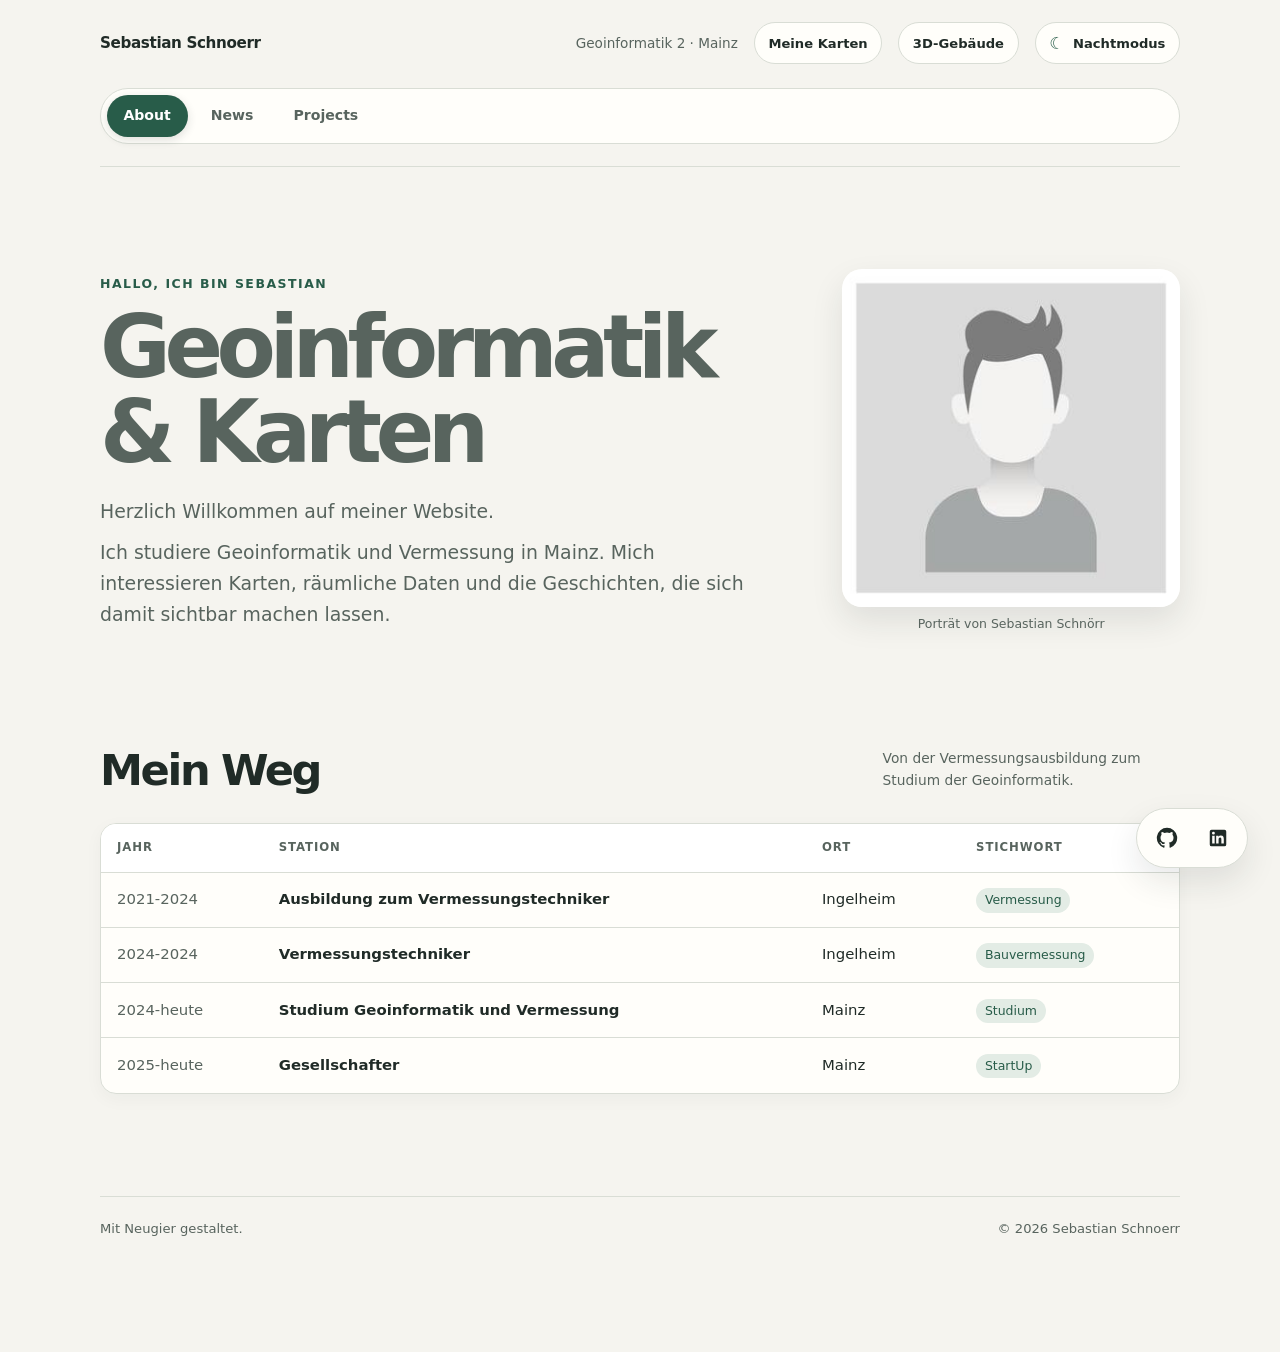
==== commit 0f81f999: "Uebung 03" ====
--- a/index.html
+++ b/index.html
@@ -15,6 +15,8 @@
       <a class="wordmark" href="#start">Sebastian Schnoerr</a>
       <div class="header-actions">
         <p class="header-note">Geoinformatik 2 · Mainz</p>
+        <a class="maps-link" href="maps.html">Meine Karten</a>
+        <a class="maps-link" href="buildings.html">3D-Gebäude</a>
         <button class="theme-toggle" id="theme-toggle" type="button" aria-label="Zum Nachtmodus wechseln" aria-pressed="false">
           <span class="theme-toggle-icon" aria-hidden="true">☾</span>
           <span class="theme-toggle-label">Nachtmodus</span>
--- a/style.css
+++ b/style.css
@@ -69,6 +69,178 @@
   line-height: 1.65;
 }
 
+body.building-view {
+  overflow: hidden;
+  padding: 0;
+}
+
+body.building-view #cesiumContainer {
+  position: fixed;
+  inset: 0;
+  width: 100%;
+  height: 100%;
+  padding: 0;
+}
+
+body.three-view {
+  overflow: hidden;
+  padding: 0;
+  background: #101a26;
+  color: #edf3ef;
+}
+
+.three-layout {
+  position: fixed;
+  inset: 0;
+  display: grid;
+  grid-template-columns: minmax(0, 1fr) 320px;
+}
+
+.three-scene {
+  position: relative;
+  min-width: 0;
+  min-height: 0;
+}
+
+#three-map {
+  position: absolute;
+  inset: 0;
+}
+
+#three-map canvas {
+  display: block;
+  width: 100%;
+  height: 100%;
+  cursor: grab;
+}
+
+#three-map canvas:active {
+  cursor: grabbing;
+}
+
+.three-sidebar {
+  z-index: 1;
+  overflow-y: auto;
+  padding: clamp(1.25rem, 3vw, 2rem);
+  border-left: 1px solid rgb(212 232 242 / 14%);
+  background: #141f2c;
+  box-shadow: -12px 0 32px rgb(0 0 0 / 18%);
+}
+
+.three-sidebar .eyebrow {
+  color: #8fc5d8;
+}
+
+.three-sidebar h1 {
+  margin-bottom: 0.8rem;
+  font-size: clamp(2rem, 4vw, 2.8rem);
+}
+
+.three-sidebar h2 {
+  margin-bottom: 0.8rem;
+  font-size: 1.1rem;
+}
+
+.three-description,
+.three-status {
+  color: #b6c3cc;
+  font-size: 0.9rem;
+}
+
+.three-status {
+  min-height: 3.3rem;
+  margin-block: 1.25rem;
+  padding: 0.8rem;
+  border-left: 3px solid #f3c969;
+  border-radius: 0 0.45rem 0.45rem 0;
+  background: #1d2a37;
+}
+
+.three-stops ol {
+  display: grid;
+  gap: 0.45rem;
+  margin: 0;
+  padding: 0;
+  list-style: none;
+}
+
+.three-stops button {
+  width: 100%;
+  padding: 0.7rem 0.8rem;
+  border: 1px solid #344654;
+  border-radius: 0.55rem;
+  background: #1a2733;
+  color: #edf3ef;
+  font: inherit;
+  text-align: left;
+  cursor: pointer;
+  transition: background-color 160ms ease, border-color 160ms ease;
+}
+
+.three-stops button:hover,
+.three-stops button[aria-pressed="true"] {
+  border-color: #f3c969;
+  background: #293746;
+}
+
+.three-stops button:focus-visible,
+.three-button:focus-visible {
+  outline: 3px solid #8fc5d8;
+  outline-offset: 3px;
+}
+
+.three-attribution {
+  margin-top: 1.5rem;
+  color: #a7b7c1;
+  font-size: 0.75rem;
+}
+
+.three-attribution a {
+  color: #a8d8e8;
+}
+
+.three-home-link {
+  position: absolute;
+  z-index: 2;
+  top: 1rem;
+  left: 1rem;
+  border: 0;
+  background: #141f2c;
+  color: #edf3ef;
+}
+
+.three-controls {
+  position: absolute;
+  bottom: 1.25rem;
+  left: 1.25rem;
+  display: grid;
+  gap: 0.35rem;
+  max-width: min(28rem, calc(100% - 2.5rem));
+  color: #d1dee5;
+  font-size: 0.78rem;
+  text-shadow: 0 1px 4px #000;
+}
+
+.three-controls p {
+  margin: 0;
+}
+
+.three-button {
+  width: fit-content;
+  padding: 0.55rem 0.8rem;
+  border: 1px solid #526879;
+  border-radius: 0.5rem;
+  background: #172532;
+  color: #edf3ef;
+  font: inherit;
+  cursor: pointer;
+}
+
+.three-button:hover {
+  border-color: #8fc5d8;
+  background: #223746;
+}
+
 a {
   color: var(--accent);
   text-underline-offset: 0.2em;
@@ -114,6 +286,77 @@
   margin: 0;
   color: var(--muted);
   font-size: 0.85rem;
+}
+
+.maps-link {
+  display: inline-flex;
+  min-height: 42px;
+  align-items: center;
+  padding: 0.55rem 0.85rem;
+  border: 1px solid var(--line);
+  border-radius: 999px;
+  background: var(--surface);
+  color: var(--ink);
+  font-size: 0.82rem;
+  font-weight: 700;
+  text-decoration: none;
+  transition: background-color 160ms ease, border-color 160ms ease, color 160ms ease;
+}
+
+.maps-link:hover {
+  border-color: var(--accent);
+  background: var(--accent-soft);
+  color: var(--accent);
+}
+
+.building-home-link,
+.building-theme-toggle {
+  position: fixed;
+  z-index: 3;
+  top: 1rem;
+}
+
+.building-home-link {
+  right: 1rem;
+}
+
+.building-theme-toggle {
+  right: 10rem;
+}
+
+.building-info {
+  position: fixed;
+  z-index: 2;
+  top: 120px;
+  left: 10px;
+  width: min(300px, calc(100vw - 20px));
+  max-height: min(55vh, 480px);
+  overflow: auto;
+  padding: 0.85rem 1rem;
+  border: 1px solid rgb(255 255 255 / 20%);
+  border-radius: 0.5rem;
+  background: rgb(17 24 21 / 94%);
+  color: #fff;
+  box-shadow: 0 6px 24px rgb(0 0 0 / 24%);
+  font-size: 0.85rem;
+}
+
+.building-info dl {
+  display: grid;
+  grid-template-columns: minmax(0, 1fr) minmax(0, 1.2fr);
+  gap: 0.3rem 0.8rem;
+  margin: 0.7rem 0 0;
+}
+
+.building-info dt {
+  color: #b7d9c3;
+  font-weight: 700;
+  overflow-wrap: anywhere;
+}
+
+.building-info dd {
+  margin: 0;
+  overflow-wrap: anywhere;
 }
 
 .theme-toggle {
@@ -138,7 +381,8 @@
 }
 
 .theme-toggle:focus-visible,
-.tab:focus-visible {
+.tab:focus-visible,
+.maps-link:focus-visible {
   outline: 3px solid var(--accent);
   outline-offset: 3px;
 }
@@ -558,6 +802,140 @@
   margin: 0;
 }
 
+.maps-main {
+  padding-block: clamp(2.5rem, 6vw, 4.5rem);
+}
+
+.maps-intro {
+  max-width: 66ch;
+  margin-bottom: clamp(2rem, 5vw, 3.5rem);
+}
+
+.maps-intro h1 {
+  margin-bottom: 0.8rem;
+}
+
+.maps-intro > p:last-child {
+  margin-bottom: 0;
+  color: var(--muted);
+}
+
+.map-gallery {
+  display: grid;
+  grid-template-columns: repeat(auto-fit, minmax(min(100%, 440px), 1fr));
+  gap: 1.25rem;
+}
+
+.map-card {
+  min-width: 0;
+  overflow: hidden;
+  margin: 0;
+  border: 1px solid var(--line);
+  border-radius: 1rem;
+  background: var(--surface);
+  box-shadow: 0 5px 18px rgb(32 43 39 / 6%);
+}
+
+.map-card iframe {
+  display: block;
+  width: 100%;
+  height: clamp(340px, 48vw, 500px);
+  border: 0;
+  background: var(--paper);
+}
+
+.map-card figcaption {
+  padding: 1.1rem 1.25rem 1.25rem;
+}
+
+.map-card h2 {
+  margin-bottom: 0.45rem;
+  font-size: 1.2rem;
+}
+
+.map-card p {
+  margin-bottom: 0.7rem;
+  color: var(--muted);
+  font-size: 0.9rem;
+}
+
+.map-card figcaption > a {
+  font-size: 0.85rem;
+  font-weight: 700;
+}
+
+.library-note {
+  margin-top: clamp(3rem, 7vw, 5rem);
+  padding: clamp(1.25rem, 3vw, 2rem);
+  border: 1px solid var(--line);
+  border-radius: 1rem;
+  background: var(--surface);
+}
+
+.library-note h2 {
+  margin-bottom: 0.6rem;
+}
+
+.library-note > p:not(.eyebrow) {
+  max-width: 65ch;
+  margin-bottom: 1rem;
+  color: var(--muted);
+}
+
+.kepler-files {
+  display: grid;
+  grid-template-columns: repeat(auto-fit, minmax(min(100%, 320px), 1fr));
+  gap: 1.25rem;
+  margin-block: 2rem 3rem;
+}
+
+.kepler-file {
+  margin: 0;
+}
+
+.kepler-file-copy {
+  padding: clamp(1.25rem, 3vw, 1.8rem);
+}
+
+.kepler-file h2 {
+  margin-bottom: 0.55rem;
+  font-size: 1.35rem;
+}
+
+.kepler-file-copy > p:not(.eyebrow) {
+  min-height: 4.5rem;
+  margin-bottom: 1rem;
+  color: var(--muted);
+  font-size: 0.9rem;
+}
+
+.kepler-steps {
+  max-width: 780px;
+  padding: clamp(1.25rem, 3vw, 2rem);
+  border: 1px solid var(--line);
+  border-radius: 1rem;
+  background: var(--surface);
+}
+
+.kepler-steps h2 {
+  margin-bottom: 1rem;
+  font-size: clamp(1.4rem, 3vw, 1.8rem);
+}
+
+.kepler-steps ol {
+  display: grid;
+  gap: 0.8rem;
+  padding-left: 1.3rem;
+}
+
+.kepler-steps li {
+  padding-left: 0.25rem;
+}
+
+.kepler-steps .section-aside {
+  margin: 1rem 0 0;
+}
+
 .contact-links {
   position: fixed;
   right: clamp(1rem, 3vw, 2rem);
@@ -601,6 +979,21 @@
 }
 
 @media (max-width: 720px) {
+  .three-layout {
+    grid-template-columns: minmax(0, 1fr);
+    grid-template-rows: minmax(0, 1fr) minmax(220px, 38vh);
+  }
+
+  .three-sidebar {
+    border-top: 1px solid rgb(212 232 242 / 14%);
+    border-left: 0;
+    padding: 1rem 1.25rem;
+  }
+
+  .three-sidebar h1 {
+    font-size: 1.9rem;
+  }
+
   .page {
     width: min(calc(100% - 2rem), var(--max-width));
   }
@@ -616,6 +1009,10 @@
 }
 
 @media (max-width: 480px) {
+  .three-layout {
+    grid-template-rows: minmax(0, 58dvh) minmax(0, 42dvh);
+  }
+
   .site-header {
     align-items: flex-start;
   }
@@ -629,6 +1026,20 @@
   .header-note {
     max-width: 13ch;
     text-align: right;
+  }
+
+  .building-home-link,
+  .building-theme-toggle {
+    top: 0.65rem;
+  }
+
+  .building-home-link {
+    right: 0.65rem;
+  }
+
+  .building-theme-toggle {
+    right: auto;
+    left: 3.5rem;
   }
 
   .intro {
